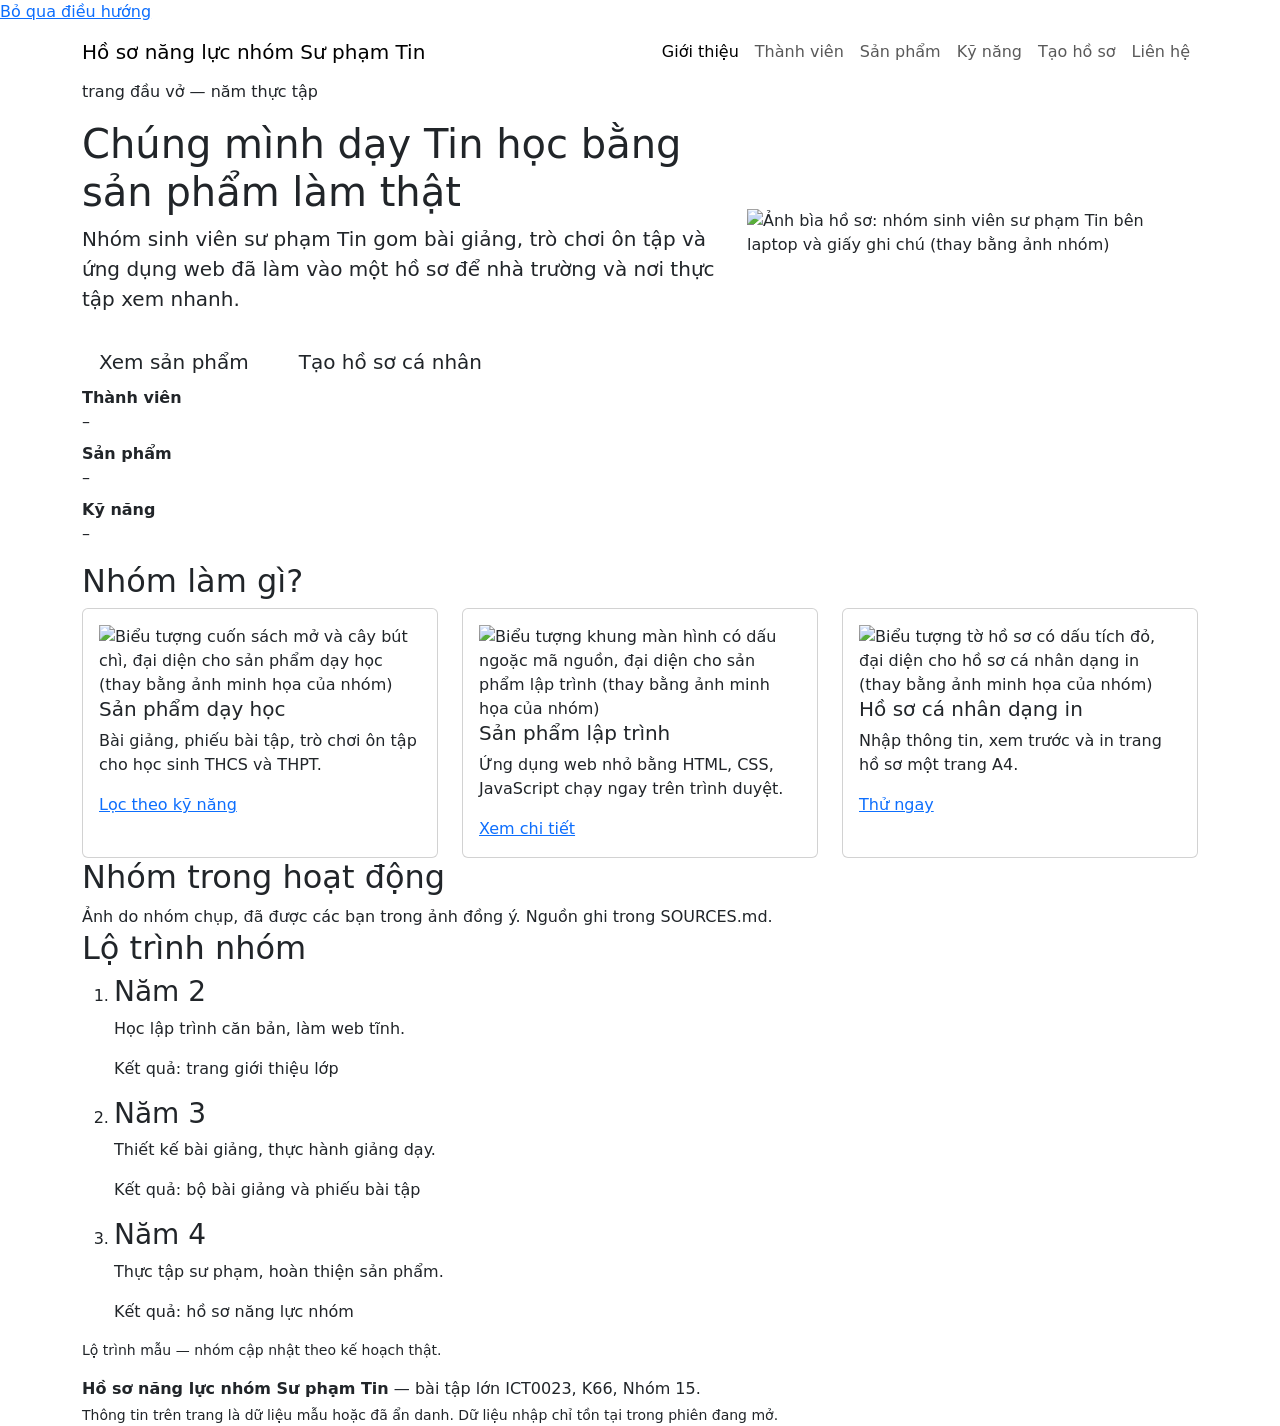
==== index.html @ 9e76b553 "index.html" ====
<!DOCTYPE html>
<html lang="vi">
<head>
<meta charset="UTF-8">
<meta name="viewport" content="width=device-width, initial-scale=1">
<meta name="description" content="Hồ sơ năng lực nhóm sinh viên sư phạm Tin: thành viên, sản phẩm dạy học và lập trình, kỹ năng.">
<title>Giới thiệu | Hồ sơ năng lực nhóm Sư phạm Tin</title>
             <link rel="preconnect" href="https://fonts.googleapis.com"><link rel="preconnect" href="https://fonts.gstatic.com" crossorigin>
             <link href="https://fonts.googleapis.com/css2?family=Be+Vietnam+Pro:wght@400;500;700;800&family=Patrick+Hand&display=swap" rel="stylesheet">
             <link href="https://cdn.jsdelivr.net/npm/bootstrap@5.3.3/dist/css/bootstrap.min.css" rel="stylesheet">
             <link rel="icon" href="images/logo.svg" type="image/svg+xml">
             <link rel="stylesheet" href="css/style.css">
      </head>
     <body>
       <a class="skip-link" href="#main">Bỏ qua điều hướng</a>
      <header class="site-nav no-print"><nav class="navbar navbar-expand-lg"><div class="container">
        <a class="navbar-brand d-flex align-items-center gap-2" href="index.html"><img class="brand-logo" src="images/logo.svg" width="36" height="36" alt="Logo nhóm Sư phạm Tin" onerror="this.remove()"><span>Hồ sơ năng lực nhóm Sư phạm Tin</span></a>
       <button class="navbar-toggler" type="button" data-bs-toggle="collapse" data-bs-target="#menu" aria-controls="menu" aria-expanded="false" aria-label="Mở menu"><span class="navbar-toggler-icon"></span></button>
       <div class="collapse navbar-collapse" id="menu"><ul class="navbar-nav ms-auto"><li class="nav-item"><a class="nav-link active" href="index.html" aria-current="page">Giới thiệu</a></li><li class="nav-item"><a class="nav-link" href="thanh-vien.html">Thành viên</a></li><li class="nav-item"><a class="nav-link" href="san-pham.html">Sản phẩm</a></li><li class="nav-item"><a class="nav-link" href="ky-nang.html">Kỹ năng</a></li><li class="nav-item"><a class="nav-link" href="cong-cu.html">Tạo hồ sơ</a></li><li class="nav-item"><a class="nav-link" href="lien-he.html">Liên hệ</a></li></ul></div>
       </div></nav></header>
       <main id="main">
    <section class="hero" id="hero"><div class="container"><div class="row g-4 align-items-center">
    <div class="col-12 col-lg-7">
    <p class="margin-note">trang đầu vở — năm thực tập</p>
    <h1>Chúng mình dạy Tin học bằng sản phẩm làm thật</h1>
    <p class="lead">Nhóm sinh viên sư phạm Tin gom bài giảng, trò chơi ôn tập và ứng dụng web đã làm vào một hồ sơ để nhà trường và nơi thực tập xem nhanh.</p>
    <div class="d-flex flex-wrap gap-3 mt-4"><a class="btn btn-ink btn-lg" href="san-pham.html">Xem sản phẩm</a>
    <a class="btn btn-mark btn-lg" href="cong-cu.html">Tạo hồ sơ cá nhân</a></div>
    </div>
    <div class="col-12 col-lg-5"><img class="hero-pic" data-pic="images/hero" src="images/hero.svg" width="720" height="480" alt="Ảnh bìa hồ sơ: nhóm sinh viên sư phạm Tin bên laptop và giấy ghi chú (thay bằng ảnh nhóm)"></div>
    </div></div></section>
    <section class="stat-strip" aria-label="Số liệu nhóm"><div class="container"><dl><div><dt>Thành viên</dt><dd id="stat-members">–</dd></div><div><dt>Sản phẩm</dt><dd id="stat-products">–</dd></div><div><dt>Kỹ năng</dt><dd id="stat-skills">–</dd></div></dl></div></section>
    <section class="section"><div class="container">
    <h2>Nhóm làm gì?</h2>
    <div class="row g-4">
    <div class="col-12 col-md-4"><div class="card accent accent-yellow h-100"><div class="card-body"><img class="feature-icon" data-pic="images/icon-day-hoc" src="images/icon-day-hoc.svg" width="56" height="56" alt="Biểu tượng cuốn sách mở và cây bút chì, đại diện cho sản phẩm dạy học (thay bằng ảnh minh họa của nhóm)"><h3 class="h5">Sản phẩm dạy học</h3><p>Bài giảng, phiếu bài tập, trò chơi ôn tập cho học sinh THCS và THPT.</p><a href="san-pham.html">Lọc theo kỹ năng</a></div></div></div>
    <div class="col-12 col-md-4"><div class="card accent accent-green h-100"><div class="card-body"><img class="feature-icon" data-pic="images/icon-lap-trinh" src="images/icon-lap-trinh.svg" width="56" height="56" alt="Biểu tượng khung màn hình có dấu ngoặc mã nguồn, đại diện cho sản phẩm lập trình (thay bằng ảnh minh họa của nhóm)"><h3 class="h5">Sản phẩm lập trình</h3><p>Ứng dụng web nhỏ bằng HTML, CSS, JavaScript chạy ngay trên trình duyệt.</p><a href="san-pham.html">Xem chi tiết</a></div></div></div>
    <div class="col-12 col-md-4"><div class="card accent accent-red h-100"><div class="card-body"><img class="feature-icon" data-pic="images/icon-ho-so" src="images/icon-ho-so.svg" width="56" height="56" alt="Biểu tượng tờ hồ sơ có dấu tích đỏ, đại diện cho hồ sơ cá nhân dạng in (thay bằng ảnh minh họa của nhóm)"><h3 class="h5">Hồ sơ cá nhân dạng in</h3><p>Nhập thông tin, xem trước và in trang hồ sơ một trang A4.</p><a href="cong-cu.html">Thử ngay</a></div></div></div>
</div></div></section>
    <section class="section warm"><div class="container"><h2>Nhóm trong hoạt động</h2><p class="lead-dark">Ảnh do nhóm chụp, đã được các bạn trong ảnh đồng ý. Nguồn ghi trong SOURCES.md.</p><div id="gallery" class="row g-3"></div></div></section>
    <section class="section alt"><div class="container"><h2>Lộ trình nhóm</h2>
<ol class="timeline">
    <li><h3>Năm 2</h3><p>Học lập trình căn bản, làm web tĩnh.</p><p class="result">Kết quả: trang giới thiệu lớp</p></li>
    <li><h3>Năm 3</h3><p>Thiết kế bài giảng, thực hành giảng dạy.</p><p class="result">Kết quả: bộ bài giảng và phiếu bài tập</p></li>
    <li><h3>Năm 4</h3><p>Thực tập sư phạm, hoàn thiện sản phẩm.</p><p class="result">Kết quả: hồ sơ năng lực nhóm</p></li>
</ol>
   <p class="small text-muted-fg">Lộ trình mẫu — nhóm cập nhật theo kế hoạch thật.</p>
</div></section>
</main>
   <footer class="site-footer no-print"><div class="container">
<p class="mb-1"><strong>Hồ sơ năng lực nhóm Sư phạm Tin</strong> — bài tập lớn ICT0023, K66, Nhóm 15.</p>
<p class="mb-0 small">Thông tin trên trang là dữ liệu mẫu hoặc đã ẩn danh. Dữ liệu nhập chỉ tồn tại trong phiên đang mở.</p>
   </div></footer>
<script src="https://cdnjs.cloudflare.com/ajax/libs/jquery/3.7.1/jquery.min.js"></script>
<script src="https://cdn.jsdelivr.net/npm/bootstrap@5.3.3/dist/js/bootstrap.bundle.min.js"></script>
<script src="js/data.js"></script>
<script src="js/main.js"></script>
</body>
</html>
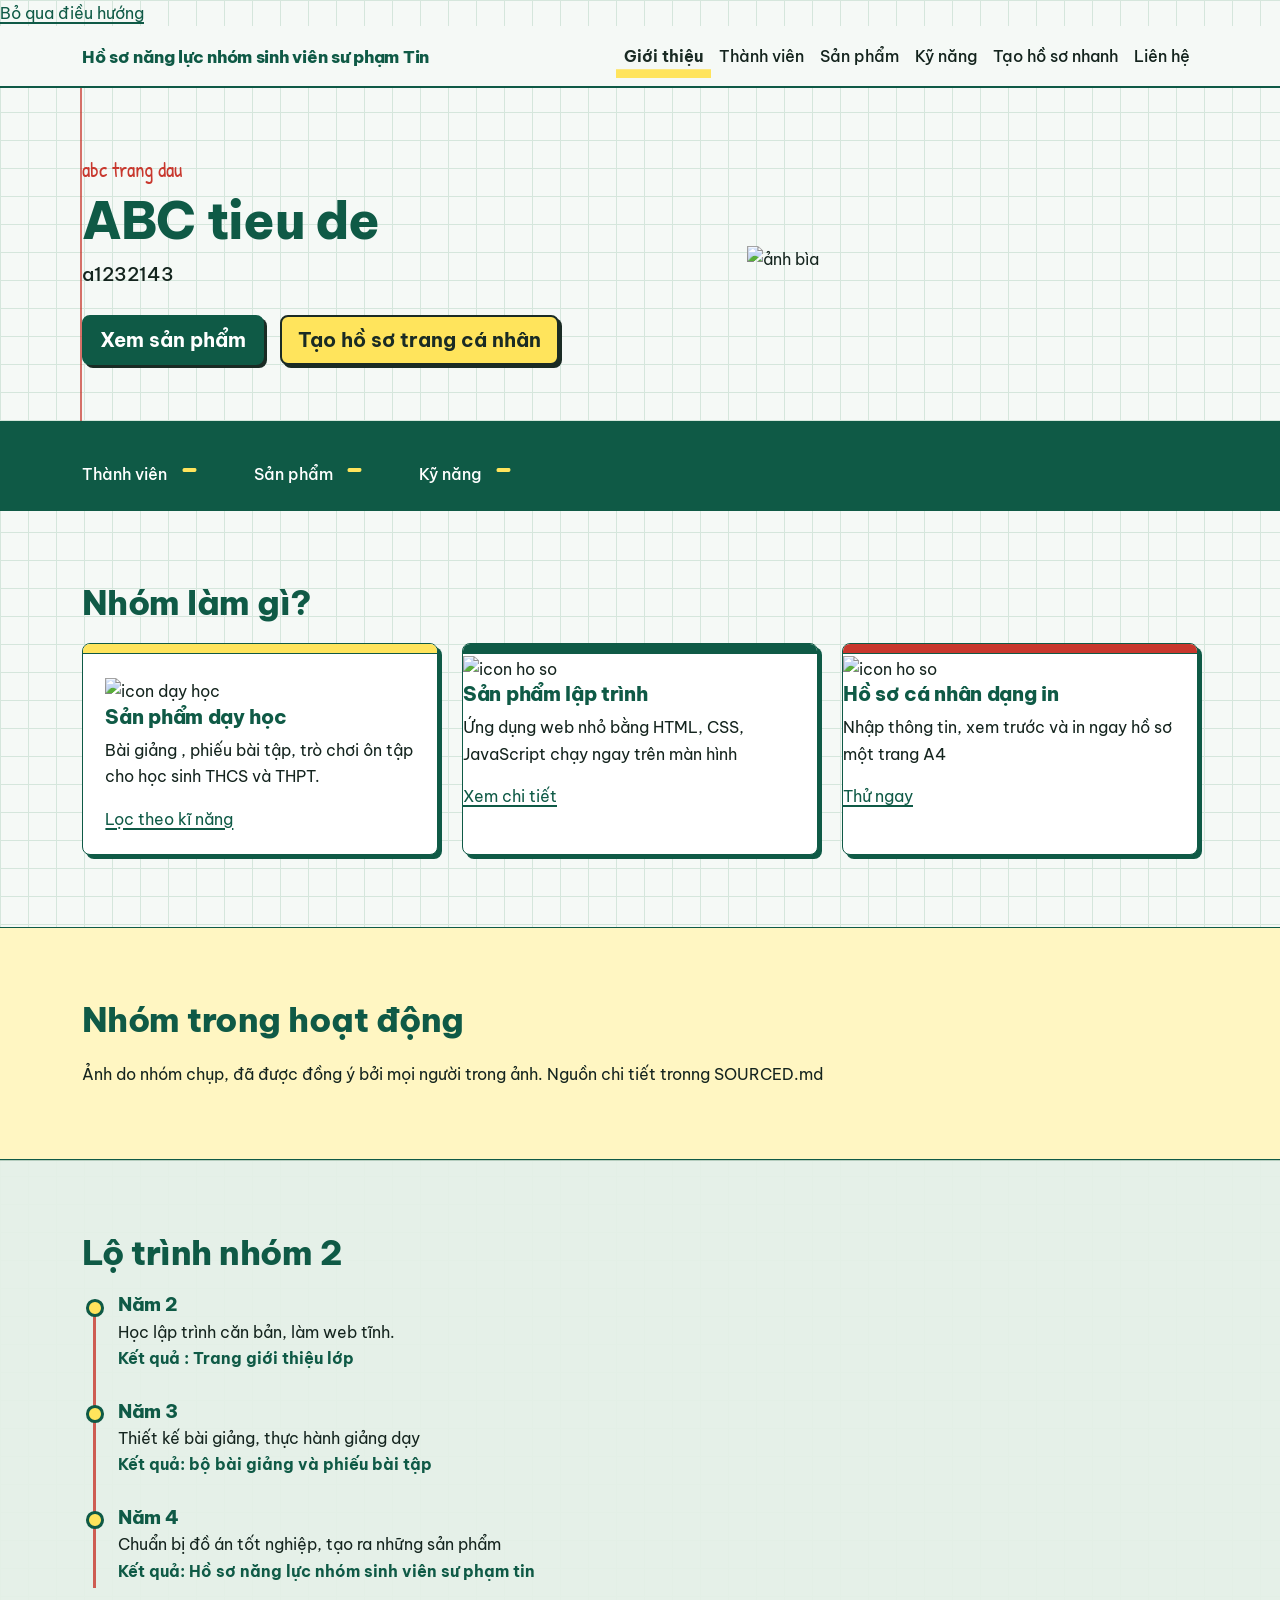
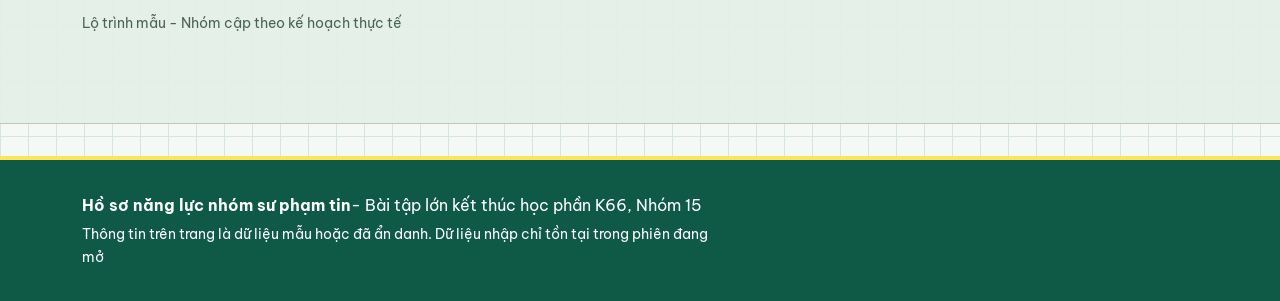
==== commit d2fedcb0: "Update index.html" ====
--- a/index.html
+++ b/index.html
@@ -1,59 +1,67 @@
 <!DOCTYPE html>
 <html lang="vi">
-<head>
-<meta charset="UTF-8">
-<meta name="viewport" content="width=device-width, initial-scale=1">
-<meta name="description" content="Hồ sơ năng lực nhóm sinh viên sư phạm Tin: thành viên, sản phẩm dạy học và lập trình, kỹ năng.">
-<title>Giới thiệu | Hồ sơ năng lực nhóm Sư phạm Tin</title>
-             <link rel="preconnect" href="https://fonts.googleapis.com"><link rel="preconnect" href="https://fonts.gstatic.com" crossorigin>
-             <link href="https://fonts.googleapis.com/css2?family=Be+Vietnam+Pro:wght@400;500;700;800&family=Patrick+Hand&display=swap" rel="stylesheet">
-             <link href="https://cdn.jsdelivr.net/npm/bootstrap@5.3.3/dist/css/bootstrap.min.css" rel="stylesheet">
-             <link rel="icon" href="images/logo.svg" type="image/svg+xml">
-             <link rel="stylesheet" href="css/style.css">
-      </head>
-     <body>
-       <a class="skip-link" href="#main">Bỏ qua điều hướng</a>
-      <header class="site-nav no-print"><nav class="navbar navbar-expand-lg"><div class="container">
-        <a class="navbar-brand d-flex align-items-center gap-2" href="index.html"><img class="brand-logo" src="images/logo.svg" width="36" height="36" alt="Logo nhóm Sư phạm Tin" onerror="this.remove()"><span>Hồ sơ năng lực nhóm Sư phạm Tin</span></a>
-       <button class="navbar-toggler" type="button" data-bs-toggle="collapse" data-bs-target="#menu" aria-controls="menu" aria-expanded="false" aria-label="Mở menu"><span class="navbar-toggler-icon"></span></button>
-       <div class="collapse navbar-collapse" id="menu"><ul class="navbar-nav ms-auto"><li class="nav-item"><a class="nav-link active" href="index.html" aria-current="page">Giới thiệu</a></li><li class="nav-item"><a class="nav-link" href="thanh-vien.html">Thành viên</a></li><li class="nav-item"><a class="nav-link" href="san-pham.html">Sản phẩm</a></li><li class="nav-item"><a class="nav-link" href="ky-nang.html">Kỹ năng</a></li><li class="nav-item"><a class="nav-link" href="cong-cu.html">Tạo hồ sơ</a></li><li class="nav-item"><a class="nav-link" href="lien-he.html">Liên hệ</a></li></ul></div>
-       </div></nav></header>
-       <main id="main">
-    <section class="hero" id="hero"><div class="container"><div class="row g-4 align-items-center">
-    <div class="col-12 col-lg-7">
-    <p class="margin-note">trang đầu vở — năm thực tập</p>
-    <h1>Chúng mình dạy Tin học bằng sản phẩm làm thật</h1>
-    <p class="lead">Nhóm sinh viên sư phạm Tin gom bài giảng, trò chơi ôn tập và ứng dụng web đã làm vào một hồ sơ để nhà trường và nơi thực tập xem nhanh.</p>
-    <div class="d-flex flex-wrap gap-3 mt-4"><a class="btn btn-ink btn-lg" href="san-pham.html">Xem sản phẩm</a>
-    <a class="btn btn-mark btn-lg" href="cong-cu.html">Tạo hồ sơ cá nhân</a></div>
-    </div>
-    <div class="col-12 col-lg-5"><img class="hero-pic" data-pic="images/hero" src="images/hero.svg" width="720" height="480" alt="Ảnh bìa hồ sơ: nhóm sinh viên sư phạm Tin bên laptop và giấy ghi chú (thay bằng ảnh nhóm)"></div>
-    </div></div></section>
-    <section class="stat-strip" aria-label="Số liệu nhóm"><div class="container"><dl><div><dt>Thành viên</dt><dd id="stat-members">–</dd></div><div><dt>Sản phẩm</dt><dd id="stat-products">–</dd></div><div><dt>Kỹ năng</dt><dd id="stat-skills">–</dd></div></dl></div></section>
-    <section class="section"><div class="container">
-    <h2>Nhóm làm gì?</h2>
-    <div class="row g-4">
-    <div class="col-12 col-md-4"><div class="card accent accent-yellow h-100"><div class="card-body"><img class="feature-icon" data-pic="images/icon-day-hoc" src="images/icon-day-hoc.svg" width="56" height="56" alt="Biểu tượng cuốn sách mở và cây bút chì, đại diện cho sản phẩm dạy học (thay bằng ảnh minh họa của nhóm)"><h3 class="h5">Sản phẩm dạy học</h3><p>Bài giảng, phiếu bài tập, trò chơi ôn tập cho học sinh THCS và THPT.</p><a href="san-pham.html">Lọc theo kỹ năng</a></div></div></div>
-    <div class="col-12 col-md-4"><div class="card accent accent-green h-100"><div class="card-body"><img class="feature-icon" data-pic="images/icon-lap-trinh" src="images/icon-lap-trinh.svg" width="56" height="56" alt="Biểu tượng khung màn hình có dấu ngoặc mã nguồn, đại diện cho sản phẩm lập trình (thay bằng ảnh minh họa của nhóm)"><h3 class="h5">Sản phẩm lập trình</h3><p>Ứng dụng web nhỏ bằng HTML, CSS, JavaScript chạy ngay trên trình duyệt.</p><a href="san-pham.html">Xem chi tiết</a></div></div></div>
-    <div class="col-12 col-md-4"><div class="card accent accent-red h-100"><div class="card-body"><img class="feature-icon" data-pic="images/icon-ho-so" src="images/icon-ho-so.svg" width="56" height="56" alt="Biểu tượng tờ hồ sơ có dấu tích đỏ, đại diện cho hồ sơ cá nhân dạng in (thay bằng ảnh minh họa của nhóm)"><h3 class="h5">Hồ sơ cá nhân dạng in</h3><p>Nhập thông tin, xem trước và in trang hồ sơ một trang A4.</p><a href="cong-cu.html">Thử ngay</a></div></div></div>
-</div></div></section>
-    <section class="section warm"><div class="container"><h2>Nhóm trong hoạt động</h2><p class="lead-dark">Ảnh do nhóm chụp, đã được các bạn trong ảnh đồng ý. Nguồn ghi trong SOURCES.md.</p><div id="gallery" class="row g-3"></div></div></section>
-    <section class="section alt"><div class="container"><h2>Lộ trình nhóm</h2>
-<ol class="timeline">
-    <li><h3>Năm 2</h3><p>Học lập trình căn bản, làm web tĩnh.</p><p class="result">Kết quả: trang giới thiệu lớp</p></li>
-    <li><h3>Năm 3</h3><p>Thiết kế bài giảng, thực hành giảng dạy.</p><p class="result">Kết quả: bộ bài giảng và phiếu bài tập</p></li>
-    <li><h3>Năm 4</h3><p>Thực tập sư phạm, hoàn thiện sản phẩm.</p><p class="result">Kết quả: hồ sơ năng lực nhóm</p></li>
-</ol>
-   <p class="small text-muted-fg">Lộ trình mẫu — nhóm cập nhật theo kế hoạch thật.</p>
-</div></section>
-</main>
-   <footer class="site-footer no-print"><div class="container">
-<p class="mb-1"><strong>Hồ sơ năng lực nhóm Sư phạm Tin</strong> — bài tập lớn ICT0023, K66, Nhóm 15.</p>
-<p class="mb-0 small">Thông tin trên trang là dữ liệu mẫu hoặc đã ẩn danh. Dữ liệu nhập chỉ tồn tại trong phiên đang mở.</p>
-   </div></footer>
-<script src="https://cdnjs.cloudflare.com/ajax/libs/jquery/3.7.1/jquery.min.js"></script>
+    <head>
+        <meta charset="UTF-8">
+        <meta name="viewport" content="width=device-width, initial-scale=1">
+        <meta name="description" content="Hồ sơ năng lực nhóm sinh viên sư phạm tin">
+        <title>Giới thiệu : Hồ sơ năng lực nhóm sinh viên sư phạm tin</title>
+        <link rel="preconnect" href="https://fonts.googleapis.com">
+        <link rel="preconnect" href="https://fonts.gstatic.com" crossorigin>
+        <link href="https://fonts.googleapis.com/css2?family=Be+Vietnam+Pro:wght@400;500;700;800&family=Patrick+Hand&display=swap" rel="stylesheet">
+        <link href="https://cdn.jsdelivr.net/npm/bootstrap@5.3.3/dist/css/bootstrap.min.css" rel="stylesheet">
+        <link rel="stylesheet" href="style.css">
+    </head>
+     
+    <body>
+        <a class="skiplink" href="#main">Bỏ qua điều hướng</a>
+        <header class="site-nav no-print"><nav class="navbar navbar-expand-lg"><div class="container">
+            <a class="navbar-brand d-flex align-items-center gap-2" href="index.html"><img class="brand-logo" src="image/logo.jpg" width="auto" height="50" alt="logo" onerror="this.remove()"><span>Hồ sơ năng lực nhóm sinh viên sư phạm Tin</span>
+             </a>
+             <button class="navbar-toggler" type="button" data-bs-toggle="collapse" data-bs-target="#menu" aria-controls="menu" aria-expanded="false" aria-label="Mở menu"><span class="navbar-toggler-icon"></span></button>
+             <div class="collapse navbar-collapse" id="menu"><ul class="navbar-nav ms-auto"><li class="nav-item"><a class="nav-link active" href="index.html" aria-current="page">Giới thiệu</a></li><li class="nav-item"><a class="nav-link" href="thanhvien.html">Thành viên</a></li><li class="nav-item"><a class="nav-link" href="sanpham.html">Sản phẩm</a></li><li class="nav-item"><a class="nav-link" href="kynang.html">Kỹ năng</a></li><li class="nav-item"><a class="nav-link" href="congcu.html">Tạo hồ sơ nhanh</a></li><li class="nav-item"><a class="nav-link" href="lienhe.html">Liên hệ</a></li></ul></div>
+        </div></nav></header>
+        <main id="main">
+
+            <section class="hero" id="hero"><div class="container"><div class="row g-4 align-items-center"><div class="col-12 col-lg-7">
+                <p class="margin-note"> abc trang dau</p>
+                <h1>ABC tieu de</h1>
+                <p class="lead"> a1232143</p>
+                <div class="d-flex flex-wrap gap-3 mt-4"><a class="btn btn-ink btn-lg" href="sanpham.html">Xem sản phẩm</a>
+                <a class="btn btn-mark btn-lg" href="congcu.html">Tạo hồ sơ trang cá nhân</a></div>
+            </div>
+            <div class="col-12 col-lg-5"><img class="anhbia" data-pic="image/anhbia.svg" width="720" height="480" alt="ảnh bìa" ></div></div></div>
+        </section>
+
+        <section class="stat-strip" aria-label="Số liệu nhóm"><div class="container"><dl><div><dt>Thành viên</dt><dd id="stat-members">-</dd></div><div><dt>Sản phẩm</dt><dd id="stat-products">-</dd></div><div><dt>Kỹ năng</dt><dd id="stat-skills">-</dd></div></dl></div></section>
+
+        <section class="section"><div class="container">
+            <h2>Nhóm làm gì?</h2>
+            <div class="row g-4">
+                <div class="col-12 col-md-4"><div class="card accent accent-yellow h-100"><div class="card-body"><img class="featureicon" data="image/icondayhoc" src="image/icondayhoc.svg" width="60" height="60" alt="icon dạy học">
+                <h3 class="h5">Sản phẩm dạy học</h3><p>Bài giảng , phiếu bài tập, trò chơi ôn tập cho học sinh THCS và THPT.</p><a href="sanpham.html">Lọc theo kĩ năng</a></div>
+            </div>
+        </div>
+        <div class="col-12 col-md-4"><div class="card accent accent-green h-100"><div class="cardbody"><img class="featureicon" data-pic="image/iconlaptrinh" src="image/iconlaptrinh.svg" width="60" height="60" alt="icon ho so"><h3 class="h5">Sản phẩm lập trình</h3><p>Ứng dụng web nhỏ bằng HTML, CSS, JavaScript chạy ngay trên màn hình</p><a href="sanpham.html">Xem chi tiết</a></div></div></div>
+<div class="col-12 col-md-4"><div class="card accent accent-red h-100"><div class="cardbody"><img class="featureicon" data-pic="/image/iconhoso" src="image/iconhoso.svg" witdh="60" height="60" alt="icon ho so"><h3 class="h5">Hồ sơ cá nhân dạng in</h3><p>Nhập thông tin, xem trước và in ngay hồ sơ một trang A4</p><a href="congcu.html">Thử ngay</a></div></div></div></div></div>
+    </section>
+
+    <section class="section warm"><div class="container"><h2>Nhóm trong hoạt động</h2><p class="leaddark">Ảnh do nhóm chụp, đã được đồng ý bởi mọi người trong ảnh. Nguồn chi tiết tronng SOURCED.md</p><div id="gallery" class="row g-3"></div></div></section>
+
+    <section class="section alt"><div class="container"><h2>Lộ trình nhóm 2</h2>
+    <ol class="timeline">
+        <li><h3>Năm 2</h3><p>Học lập trình căn bản, làm web tĩnh.</p><p class="result">Kết quả : Trang giới thiệu lớp</p></li>
+        <li><h3>Năm 3</h3><p>Thiết kế bài giảng, thực hành giảng dạy</p><p class="result">Kết quả: bộ bài giảng và phiếu bài tập</p></li>
+    <li><h3>Năm 4</h3><p>Chuẩn bị đồ án tốt nghiệp, tạo ra những sản phẩm</p><p class="result">Kết quả: Hồ sơ năng lực nhóm sinh viên sư phạm tin</p></li>    </ol>
+<p class="small text-muted-fg">Lộ trình mẫu - Nhóm cập theo kế hoạch thực tế</p></div></section>
+
+        </main>
+        <footer class="site-footer no-print"><div class="container">
+            <p class="mb-1"><strong>Hồ sơ năng lực nhóm sư phạm tin</strong>- Bài tập lớn kết thúc học phần K66, Nhóm 15</p>
+            <p class="mb-0 small">Thông tin trên trang là dữ liệu mẫu hoặc đã ẩn danh. Dữ liệu nhập chỉ tồn tại trong phiên đang mở</p>
+        </div></footer>
+        <script src="https://cdnjs.cloudflare.com/ajax/libs/jquery/3.7.1/jquery.min.js"></script>
 <script src="https://cdn.jsdelivr.net/npm/bootstrap@5.3.3/dist/js/bootstrap.bundle.min.js"></script>
 <script src="js/data.js"></script>
 <script src="js/main.js"></script>
-</body>
+    </body>
 </html>
--- a/style.css
+++ b/style.css
@@ -0,0 +1,113 @@
+:root{
+ --paper:#F5F9F6;--grid:#D5E6DC;--ink:#0F5A46;--on-ink:#fff;--chalk:#FFE45C;--margin:#C8372D;--hl:#FFE45C;--on-hl:#1A2B24;--warm:#FFF6C2;
+ --fg:#14241E;--muted-fg:#4B625A;--card:#fff;--muted:#E4F0E8;--border:#B5CDBE;--danger:#B91C1C;
+ --radius:.5rem;--head:"Be Vietnam Pro",system-ui,"Segoe UI",Arial,sans-serif;--note:"Patrick Hand","Comic Sans MS",cursive;
+ --ease:.18s ease;
+}
+@media (prefers-color-scheme:dark){:root{--paper:#0D1D18;--grid:#173128;--ink:#7FD8B5;--on-ink:#0D1D18;--chalk:#0D1D18;--fg:#E8F3EC;--muted-fg:#B2C7BC;--card:#14291F;--muted:#19332A;--border:#2A4A3C;--warm:#2A2912;--danger:#FCA5A5}}
+body{font-family:var(--head);line-height:1.65;color:var(--fg);background-color:var(--paper);
+ background-image:linear-gradient(var(--grid) 1px,transparent 1px),linear-gradient(90deg,var(--grid) 1px,transparent 1px);background-size:28px 28px}
+h1,h2,h3,h4,h5,h6,.h1,.h2,.h3,.h4,.h5,.h6,.navbar-brand{font-weight:800;letter-spacing:-.015em;color:var(--ink)}
+h1{font-size:clamp(2rem,5vw,3.2rem);line-height:1.18;max-width:22ch}
+h2{font-size:clamp(1.6rem,3.2vw,2.1rem);margin-bottom:1.25rem}
+p,li{max-width:70ch}
+.lead{font-weight:500;font-size:1.2rem}
+a{color:var(--ink);text-underline-offset:3px;text-decoration-thickness:1.5px;transition:text-decoration-thickness var(--ease)}
+a:hover{text-decoration-thickness:3px}
+.skip-link{position:absolute;left:-999px;top:0;background:var(--hl);color:var(--on-hl);padding:.5rem 1rem;z-index:2000}.skip-link:focus{left:0}
+:focus-visible{outline:3px solid var(--margin);outline-offset:2px}
+.site-footer :focus-visible,.stat-strip :focus-visible{outline-color:var(--hl)}
+.site-nav{background:var(--paper);border-bottom:2px solid var(--ink)}
+.navbar-brand{font-size:1.1rem}
+.navbar-toggler{border:2px solid var(--ink)}
+.nav-link{color:var(--fg)!important;min-height:44px;display:flex;align-items:center;font-weight:500;transition:box-shadow var(--ease)}
+.nav-link:hover{box-shadow:inset 0 -.2em 0 var(--hl)}
+.nav-link.active{font-weight:700;box-shadow:inset 0 -.55em 0 var(--hl);color:var(--on-hl)!important}
+@media (prefers-color-scheme:dark){.navbar-toggler-icon{filter:invert(1)}.nav-link.active{color:var(--fg)!important;box-shadow:inset 0 -.3em 0 var(--hl)}}
+.hero{padding:4rem 0 3.5rem;position:relative}
+@media (min-width:992px){.hero::before{content:"";position:absolute;left:calc(50% - 560px);top:0;bottom:0;width:2px;background:var(--margin);opacity:.7}}
+.margin-note{font-family:var(--note);font-size:1.3rem;color:var(--margin);margin-bottom:.25rem}
+@media (prefers-color-scheme:dark){.margin-note{color:#FF8A80}}
+.section{padding:3.5rem 0}
+@media (min-width:768px){.section{padding:4.5rem 0}}
+.section.alt{background:color-mix(in srgb,var(--muted) 92%,transparent);border-block:1px solid var(--border)}
+.section.warm{background:var(--warm);border-block:1.5px solid var(--ink)}
+.lead-dark,.text-muted-fg{color:var(--muted-fg)}
+.card{background:var(--card);color:var(--fg);border:1.5px solid var(--ink);border-radius:var(--radius);box-shadow:4px 4px 0 var(--ink);overflow:hidden}
+.card-body{padding:1.4rem}
+.accent::before{content:"";display:block;height:10px;background:var(--bar);border-bottom:1.5px solid var(--ink);flex:none}
+.accent-yellow{--bar:var(--hl);--on-bar:var(--on-hl)}
+.accent-green{--bar:var(--ink);--on-bar:var(--on-ink)}
+.accent-red{--bar:var(--margin);--on-bar:#fff}
+.feature-icon{width:56px;height:56px;margin-bottom:.9rem;border-radius:12px}
+.type-badge{display:inline-block;font-size:.8rem;font-weight:700;padding:.1rem .6rem;border:1.5px solid var(--ink);border-radius:999px;background:var(--bar,var(--muted));color:var(--on-bar,var(--fg));margin-right:.5rem}
+.stat-list{display:grid;gap:.25rem}.stat-list div{display:flex;justify-content:space-between;border-bottom:1px dashed var(--border);padding:.35rem 0}
+.stat-list dt{font-weight:500}.stat-list dd{margin:0;font-weight:800;color:var(--ink);font-size:1.25rem}
+.btn{min-height:44px;font-weight:700;border-radius:var(--radius);display:inline-flex;align-items:center;justify-content:center;cursor:pointer;
+ box-shadow:3px 3px 0 var(--btn-shadow,var(--ink));transition:transform var(--ease),box-shadow var(--ease),background-color var(--ease),color var(--ease)}
+.btn:hover{transform:translate(2px,2px);box-shadow:1px 1px 0 var(--btn-shadow,var(--ink))}
+.btn:active{transform:translate(3px,3px);box-shadow:0 0 0 var(--btn-shadow,var(--ink))}
+.btn-ink{background:var(--ink);color:var(--on-ink);border:2px solid var(--ink);--btn-shadow:var(--on-hl)}.btn-ink:hover{background:var(--ink);color:var(--on-ink);filter:brightness(1.12)}
+.btn-mark{background:var(--hl);color:var(--on-hl);border:2px solid var(--on-hl);--btn-shadow:var(--on-hl)}.btn-mark:hover{background:var(--hl);color:var(--on-hl);filter:brightness(.96)}
+.btn-outline-ink{background:var(--card);color:var(--ink);border:2px solid var(--ink)}.btn-outline-ink:hover,.btn-outline-ink.active{background:var(--ink);color:var(--on-ink)}
+.btn:disabled{opacity:.5;box-shadow:none;transform:none}
+form .btn{margin:0 .5rem .6rem 0}
+.chip-row{display:flex;flex-wrap:wrap;gap:.35rem;margin-bottom:1rem}
+.chip{display:inline-block;font-size:.85rem;padding:.1rem .6rem;border:1px solid var(--ink);border-radius:999px;margin:0 .35rem .35rem 0;background:var(--muted)}
+.chip-row .chip{margin:0}
+.avatar{width:56px;height:56px;border-radius:50%;background:var(--ink);color:var(--on-ink);display:grid;place-items:center;font-weight:800;font-size:1.3rem;flex:none}
+.table{--bs-table-bg:var(--card);--bs-table-color:var(--fg);--bs-table-border-color:var(--border)}
+caption{color:var(--muted-fg)}
+.sort-btn{background:none;border:0;font-weight:800;color:var(--ink);min-height:44px;padding:0;cursor:pointer;text-decoration:underline dotted}
+.meter{display:inline-block;width:110px;height:10px;border:1.5px solid var(--ink);border-radius:99px;vertical-align:middle;overflow:hidden;margin-right:.5rem}.meter i{display:block;height:100%;background:var(--ink)}
+.form-label{font-weight:700}
+.form-control,.form-select{background:var(--card);color:var(--fg);border:1.5px solid var(--border);min-height:44px;transition:border-color var(--ease)}
+.form-control:focus,.form-select:focus{background:var(--card);color:var(--fg);border-color:var(--ink);box-shadow:0 0 0 3px color-mix(in srgb,var(--hl) 70%,transparent)}
+.form-control.is-invalid,.form-select.is-invalid{border-color:var(--danger);background-image:none}
+.invalid-feedback{color:var(--danger);font-weight:500}
+.panel{background:var(--card);border:1.5px solid var(--ink);border-radius:var(--radius);box-shadow:4px 4px 0 var(--ink);padding:1.5rem}
+.accordion{--bs-accordion-bg:var(--card);--bs-accordion-color:var(--fg);--bs-accordion-border-color:var(--ink);--bs-accordion-btn-bg:var(--card);--bs-accordion-btn-color:var(--fg);--bs-accordion-active-bg:var(--hl);--bs-accordion-active-color:var(--on-hl)}
+.modal-content{background:var(--card);color:var(--fg);border:2px solid var(--ink)}
+.progress{height:1rem;background:var(--muted);border:1.5px solid var(--ink)}.progress-bar{background:var(--ink);transition:width .3s ease}
+.progress-label{display:flex;justify-content:space-between;font-size:.9rem;font-weight:700;color:var(--ink);margin-bottom:.25rem}
+.alert-warning{color:#664D03}
+.cv-sheet{background:#fff;color:#14241E;border:1.5px solid var(--ink);border-left:6px solid var(--margin);border-radius:var(--radius);padding:1.75rem;min-height:320px;max-width:100%}
+.cv-sheet h2,.cv-sheet h3{color:#0F5A46}.cv-sheet h3{font-size:1rem;border-bottom:1px solid #B5CDBE;padding-bottom:.2rem;margin-top:1.1rem}
+.cv-sheet .chip{background:#E4F0E8;color:#14241E;border-color:#0F5A46}.cv-empty{color:#4B625A}
+.cv-empty-state{display:flex;flex-direction:column;align-items:center;text-align:center;gap:.75rem;padding:1rem 0;color:#4B625A}
+.cv-empty-state img{width:min(240px,70%);height:auto}
+.cv-empty-state p{margin:0;max-width:34ch}
+.site-footer{background:var(--ink);color:var(--on-ink);padding:2rem 0;margin-top:2rem;border-top:4px solid var(--hl)}
+.site-footer a{color:var(--on-ink)}
+img{max-width:100%;height:auto}
+
+.stat-strip{padding:1.5rem 0;background:var(--ink);color:var(--on-ink)}
+.stat-strip dl{display:flex;flex-wrap:wrap;gap:1rem 3.5rem;margin:0}.stat-strip dt{font-weight:500}
+.stat-strip dd{margin:0;font-family:var(--note);font-size:2.6rem;line-height:1;color:var(--chalk)}
+.stat-strip div{display:flex;align-items:baseline;gap:.85rem}
+.timeline{list-style:none;margin:0;padding:0 0 0 2.25rem;position:relative;max-width:48rem}
+.timeline::before{content:"";position:absolute;left:.7rem;top:.5rem;bottom:1.5rem;width:3px;background:var(--margin);opacity:.8}
+.timeline li{position:relative;padding:0 0 1.75rem}
+.timeline li::before{content:"";position:absolute;left:-2rem;top:.35rem;width:1.1rem;height:1.1rem;border-radius:50%;background:var(--hl);border:3px solid var(--ink)}
+.timeline h3{font-size:1.2rem;margin:0 0 .15rem}
+.timeline p{margin:0}
+.timeline .result{font-weight:700;color:var(--ink)}
+
+.brand-logo{width:36px;height:36px;object-fit:contain;flex:none}
+.navbar-brand span{font-size:1.05rem}
+.thumb{position:relative;aspect-ratio:16/9;background:var(--muted) url(../images/placeholder.svg) center/cover no-repeat;border-bottom:1.5px solid var(--ink)}
+.thumb img{position:absolute;inset:0;width:100%;height:100%;object-fit:cover;background:var(--card)}
+.modal-body .thumb{border:1.5px solid var(--ink);border-radius:var(--radius);margin-bottom:1rem;overflow:hidden}
+.gallery-item{margin:0;border:1.5px solid var(--ink);border-radius:var(--radius);overflow:hidden;background:var(--card);box-shadow:4px 4px 0 var(--ink)}
+.gallery-item .thumb{aspect-ratio:3/2}
+.gallery-item figcaption{padding:.7rem 1rem;font-size:.95rem;font-weight:500}
+.avatar{overflow:hidden;width:64px;height:64px}.avatar.has-photo{background:none}.avatar img{width:100%;height:100%;object-fit:cover;display:block}
+.cv-photo{float:right;border-radius:50%;object-fit:cover;border:2px solid #0F5A46;margin:0 0 .75rem 1rem}
+.hero.has-bg{background-image:linear-gradient(90deg,color-mix(in srgb,var(--paper) 96%,transparent) 0%,color-mix(in srgb,var(--paper) 88%,transparent) 55%,color-mix(in srgb,var(--paper) 60%,transparent) 100%),var(--hero-img);background-size:cover;background-position:center}
+.hero-pic,.page-banner{width:100%;height:auto;border-radius:var(--radius);border:1.5px solid var(--ink);box-shadow:5px 5px 0 var(--ink)}
+.page-head{display:flex;gap:2rem;align-items:center;justify-content:space-between;flex-wrap:wrap;margin-bottom:2rem}
+.page-head-text{flex:1 1 320px}
+.page-head .page-banner{flex:0 1 320px;width:320px;max-width:100%}
+
+@media (prefers-reduced-motion:reduce){*{transition:none!important;scroll-behavior:auto!important}.btn:hover,.btn:active{transform:none}}
+@media print{body{background:#fff}.no-print,.site-nav,.site-footer{display:none!important}.cv-sheet{border:0;border-left:6px solid #C8372D;box-shadow:none}.section{padding:0}.page-head .page-banner{display:none}}
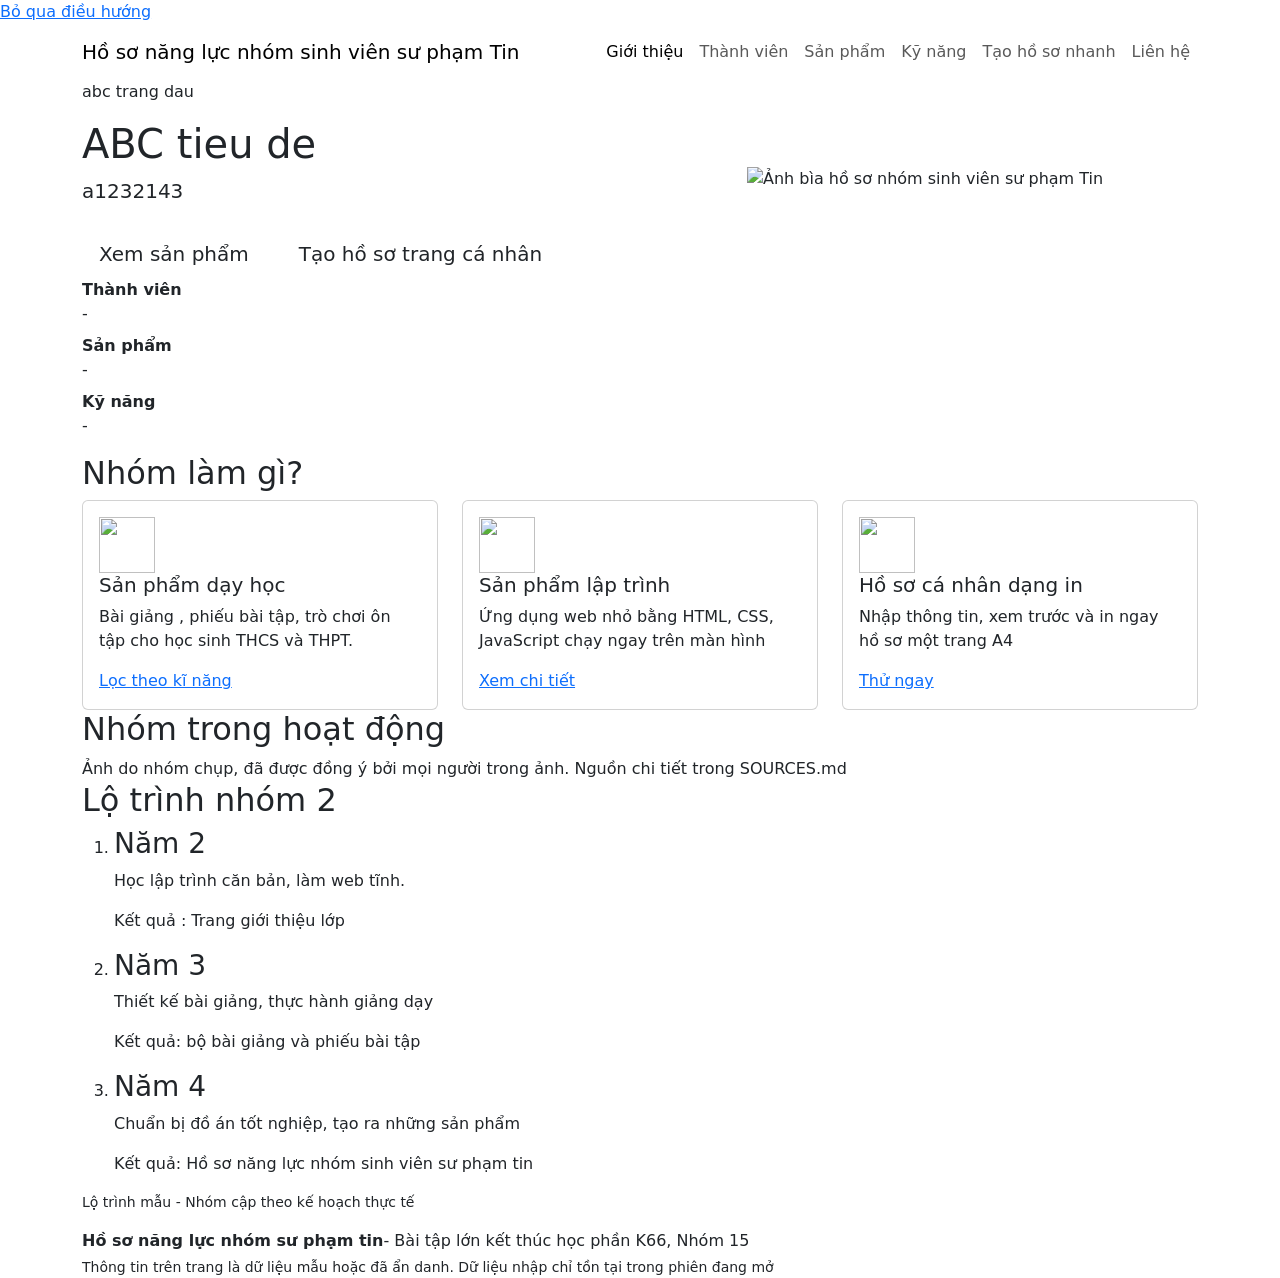
==== commit e09ef796: "Update index.html" ====
--- a/index.html
+++ b/index.html
@@ -9,13 +9,14 @@
         <link rel="preconnect" href="https://fonts.gstatic.com" crossorigin>
         <link href="https://fonts.googleapis.com/css2?family=Be+Vietnam+Pro:wght@400;500;700;800&family=Patrick+Hand&display=swap" rel="stylesheet">
         <link href="https://cdn.jsdelivr.net/npm/bootstrap@5.3.3/dist/css/bootstrap.min.css" rel="stylesheet">
-        <link rel="stylesheet" href="style.css">
+        <link rel="icon" href="image/logo.jpg" type="image/jpeg">
+        <link rel="stylesheet" href="css/style.css">
     </head>
      
     <body>
-        <a class="skiplink" href="#main">Bỏ qua điều hướng</a>
+        <a class="skip-link" href="#main">Bỏ qua điều hướng</a>
         <header class="site-nav no-print"><nav class="navbar navbar-expand-lg"><div class="container">
-            <a class="navbar-brand d-flex align-items-center gap-2" href="index.html"><img class="brand-logo" src="image/logo.jpg" width="auto" height="50" alt="logo" onerror="this.remove()"><span>Hồ sơ năng lực nhóm sinh viên sư phạm Tin</span>
+            <a class="navbar-brand d-flex align-items-center gap-2" href="index.html"><img class="brand-logo" src="image/logo.jpg" width="36" height="36" alt="Logo nhóm Sư phạm Tin" onerror="this.remove()"><span>Hồ sơ năng lực nhóm sinh viên sư phạm Tin</span>
              </a>
              <button class="navbar-toggler" type="button" data-bs-toggle="collapse" data-bs-target="#menu" aria-controls="menu" aria-expanded="false" aria-label="Mở menu"><span class="navbar-toggler-icon"></span></button>
              <div class="collapse navbar-collapse" id="menu"><ul class="navbar-nav ms-auto"><li class="nav-item"><a class="nav-link active" href="index.html" aria-current="page">Giới thiệu</a></li><li class="nav-item"><a class="nav-link" href="thanhvien.html">Thành viên</a></li><li class="nav-item"><a class="nav-link" href="sanpham.html">Sản phẩm</a></li><li class="nav-item"><a class="nav-link" href="kynang.html">Kỹ năng</a></li><li class="nav-item"><a class="nav-link" href="congcu.html">Tạo hồ sơ nhanh</a></li><li class="nav-item"><a class="nav-link" href="lienhe.html">Liên hệ</a></li></ul></div>
@@ -29,7 +30,7 @@
                 <div class="d-flex flex-wrap gap-3 mt-4"><a class="btn btn-ink btn-lg" href="sanpham.html">Xem sản phẩm</a>
                 <a class="btn btn-mark btn-lg" href="congcu.html">Tạo hồ sơ trang cá nhân</a></div>
             </div>
-            <div class="col-12 col-lg-5"><img class="anhbia" data-pic="image/anhbia.svg" width="720" height="480" alt="ảnh bìa" ></div></div></div>
+            <div class="col-12 col-lg-5"><img class="hero-pic" src="image/anhbia.jpg" width="720" height="480" alt="Ảnh bìa hồ sơ nhóm sinh viên sư phạm Tin"></div></div></div>
         </section>
 
         <section class="stat-strip" aria-label="Số liệu nhóm"><div class="container"><dl><div><dt>Thành viên</dt><dd id="stat-members">-</dd></div><div><dt>Sản phẩm</dt><dd id="stat-products">-</dd></div><div><dt>Kỹ năng</dt><dd id="stat-skills">-</dd></div></dl></div></section>
@@ -37,15 +38,15 @@
         <section class="section"><div class="container">
             <h2>Nhóm làm gì?</h2>
             <div class="row g-4">
-                <div class="col-12 col-md-4"><div class="card accent accent-yellow h-100"><div class="card-body"><img class="featureicon" data="image/icondayhoc" src="image/icondayhoc.svg" width="60" height="60" alt="icon dạy học">
+                <div class="col-12 col-md-4"><div class="card accent accent-yellow h-100"><div class="card-body"><img class="feature-icon" src="image/icondayhoc.jpg" width="56" height="56" alt="">
                 <h3 class="h5">Sản phẩm dạy học</h3><p>Bài giảng , phiếu bài tập, trò chơi ôn tập cho học sinh THCS và THPT.</p><a href="sanpham.html">Lọc theo kĩ năng</a></div>
             </div>
         </div>
-        <div class="col-12 col-md-4"><div class="card accent accent-green h-100"><div class="cardbody"><img class="featureicon" data-pic="image/iconlaptrinh" src="image/iconlaptrinh.svg" width="60" height="60" alt="icon ho so"><h3 class="h5">Sản phẩm lập trình</h3><p>Ứng dụng web nhỏ bằng HTML, CSS, JavaScript chạy ngay trên màn hình</p><a href="sanpham.html">Xem chi tiết</a></div></div></div>
-<div class="col-12 col-md-4"><div class="card accent accent-red h-100"><div class="cardbody"><img class="featureicon" data-pic="/image/iconhoso" src="image/iconhoso.svg" witdh="60" height="60" alt="icon ho so"><h3 class="h5">Hồ sơ cá nhân dạng in</h3><p>Nhập thông tin, xem trước và in ngay hồ sơ một trang A4</p><a href="congcu.html">Thử ngay</a></div></div></div></div></div>
+        <div class="col-12 col-md-4"><div class="card accent accent-green h-100"><div class="card-body"><img class="feature-icon" src="image/iconlaptrinh.jpg" width="56" height="56" alt=""><h3 class="h5">Sản phẩm lập trình</h3><p>Ứng dụng web nhỏ bằng HTML, CSS, JavaScript chạy ngay trên màn hình</p><a href="sanpham.html">Xem chi tiết</a></div></div></div>
+<div class="col-12 col-md-4"><div class="card accent accent-red h-100"><div class="card-body"><img class="feature-icon" src="image/iconhoso.jpg" width="56" height="56" alt=""><h3 class="h5">Hồ sơ cá nhân dạng in</h3><p>Nhập thông tin, xem trước và in ngay hồ sơ một trang A4</p><a href="congcu.html">Thử ngay</a></div></div></div></div></div>
     </section>
 
-    <section class="section warm"><div class="container"><h2>Nhóm trong hoạt động</h2><p class="leaddark">Ảnh do nhóm chụp, đã được đồng ý bởi mọi người trong ảnh. Nguồn chi tiết tronng SOURCED.md</p><div id="gallery" class="row g-3"></div></div></section>
+    <section class="section warm"><div class="container"><h2>Nhóm trong hoạt động</h2><p class="lead-dark">Ảnh do nhóm chụp, đã được đồng ý bởi mọi người trong ảnh. Nguồn chi tiết trong SOURCES.md</p><div id="gallery" class="row g-3"></div></div></section>
 
     <section class="section alt"><div class="container"><h2>Lộ trình nhóm 2</h2>
     <ol class="timeline">
